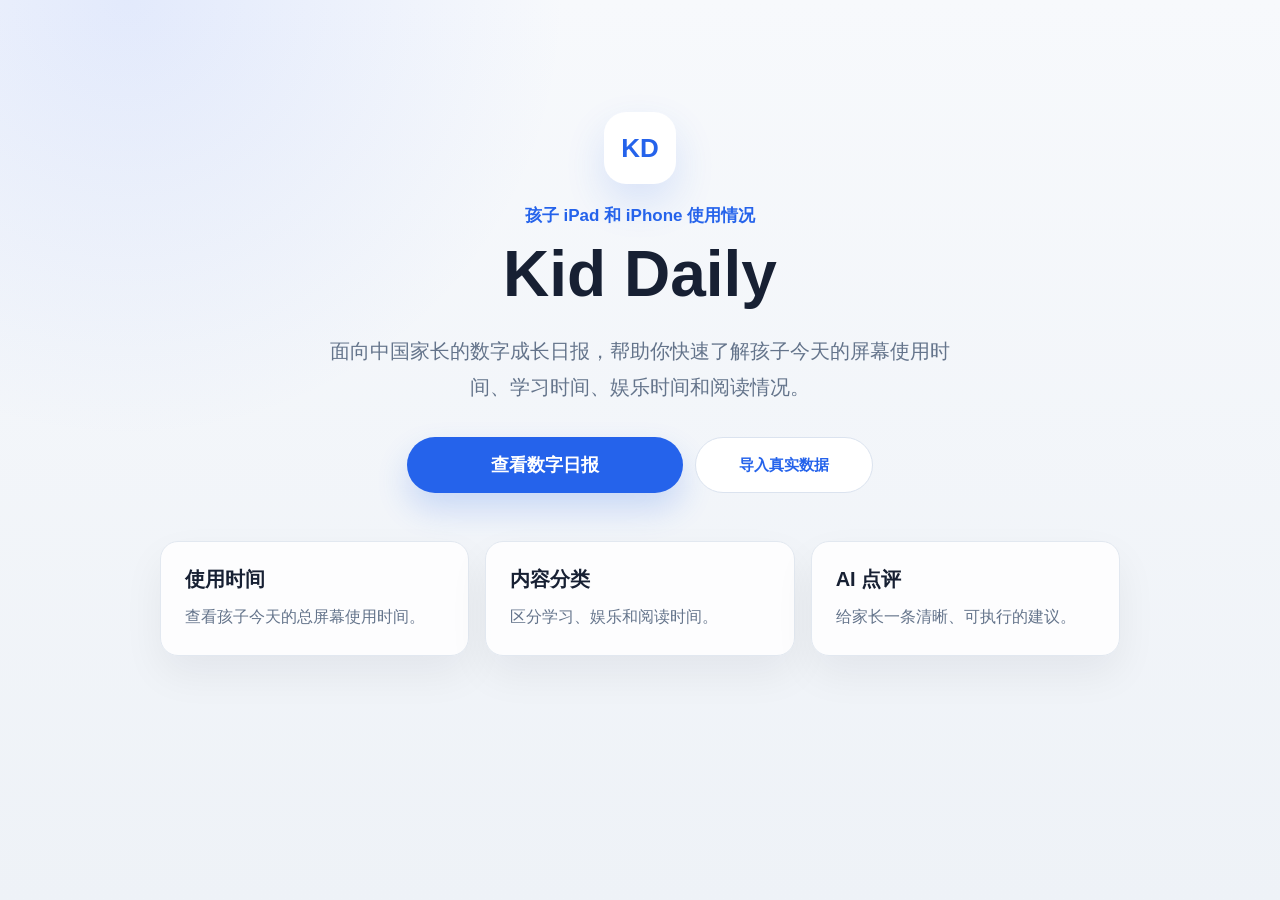
==== index.html @ edb4a501 "Initial Kid Daily project" ====
<!DOCTYPE html>
<html lang="zh-CN">
<head>
  <meta charset="UTF-8">
  <meta name="viewport" content="width=device-width, initial-scale=1.0">
  <title>Kid Daily</title>
  <link rel="stylesheet" href="style.css">
</head>
<body>
  <main class="home-page">
    <section class="hero">
      <div class="brand-badge">KD</div>
      <p class="tagline">孩子 iPad 和 iPhone 使用情况</p>
      <h1>Kid Daily</h1>
      <p class="hero-text">
        面向中国家长的数字成长日报，帮助你快速了解孩子今天的屏幕使用时间、学习时间、娱乐时间和阅读情况。
      </p>
      <div class="home-actions">
        <a class="primary-button" href="daily.html">查看数字日报</a>
        <a class="secondary-button" href="import.html">导入真实数据</a>
      </div>
    </section>

    <section class="feature-grid" aria-label="Kid Daily 功能">
      <article class="feature-card">
        <h2>使用时间</h2>
        <p>查看孩子今天的总屏幕使用时间。</p>
      </article>
      <article class="feature-card">
        <h2>内容分类</h2>
        <p>区分学习、娱乐和阅读时间。</p>
      </article>
      <article class="feature-card">
        <h2>AI 点评</h2>
        <p>给家长一条清晰、可执行的建议。</p>
      </article>
    </section>
  </main>
</body>
</html>
---- style.css ----
body {
  margin: 0;
  font-family: Arial, "Microsoft YaHei", sans-serif;
  color: #172033;
  background:
    radial-gradient(circle at 10% 0%, rgba(79, 124, 255, 0.12), transparent 30%),
    linear-gradient(180deg, #f7f9fc 0%, #eef2f7 100%);
}

a {
  color: inherit;
  text-decoration: none;
}

.home-page {
  min-height: 100vh;
  padding: 48px 20px;
  box-sizing: border-box;
}

.hero {
  max-width: 760px;
  margin: 0 auto;
  padding: 64px 0 48px;
  text-align: center;
}

.brand-badge {
  display: inline-flex;
  align-items: center;
  justify-content: center;
  width: 72px;
  height: 72px;
  margin-bottom: 20px;
  border-radius: 22px;
  background: #ffffff;
  color: #2563eb;
  box-shadow: 0 18px 40px rgba(37, 99, 235, 0.14);
  font-size: 26px;
  font-weight: 900;
}

.brand-badge.small {
  width: 52px;
  height: 52px;
  margin-bottom: 10px;
  border-radius: 16px;
  font-size: 19px;
}

.tagline {
  margin: 0 0 12px;
  color: #2563eb;
  font-size: 17px;
  font-weight: 800;
}

.hero h1 {
  margin: 0;
  font-size: 64px;
  line-height: 1.1;
}

.hero-text {
  max-width: 620px;
  margin: 24px auto 32px;
  color: #64748b;
  font-size: 20px;
  line-height: 1.8;
}

.primary-button,
.back-link,
.save-button,
.ai-button,
.secondary-button {
  display: inline-flex;
  align-items: center;
  justify-content: center;
  border: 0;
  border-radius: 999px;
  color: #ffffff;
  font-weight: 800;
  cursor: pointer;
  transition: transform 0.2s ease, box-shadow 0.2s ease;
}

.primary-button {
  min-width: 220px;
  padding: 16px 28px;
  background: #2563eb;
  font-size: 18px;
  box-shadow: 0 16px 32px rgba(37, 99, 235, 0.2);
}

.home-actions {
  display: flex;
  justify-content: center;
  gap: 12px;
}

.secondary-button {
  min-width: 140px;
  padding: 11px 18px;
  border: 1px solid #dbe3ef;
  background: #ffffff;
  color: #2563eb;
  font-size: 15px;
}

.primary-button:hover,
.back-link:hover,
.child-button:hover,
.save-button:hover,
.ai-button:hover,
.secondary-button:hover {
  transform: translateY(-2px);
}

.feature-grid {
  display: grid;
  grid-template-columns: repeat(3, minmax(0, 1fr));
  gap: 16px;
  max-width: 960px;
  margin: 0 auto;
}

.feature-card {
  padding: 24px;
  border: 1px solid #e2e8f0;
  border-radius: 18px;
  background: rgba(255, 255, 255, 0.86);
  box-shadow: 0 18px 42px rgba(15, 23, 42, 0.06);
}

.feature-card h2 {
  margin: 0 0 10px;
  font-size: 20px;
}

.feature-card p {
  margin: 0;
  color: #64748b;
  line-height: 1.7;
}

.daily-page {
  max-width: 1120px;
  margin: 0 auto;
  padding: 24px 20px 56px;
  box-sizing: border-box;
}

.page-header {
  text-align: center;
  margin-bottom: 20px;
}

.back-link {
  min-width: 144px;
  margin-bottom: 18px;
  padding: 11px 18px;
  background: #172033;
  font-size: 15px;
  box-shadow: 0 12px 26px rgba(15, 23, 42, 0.16);
}

.page-header h1 {
  margin: 0;
  font-size: 46px;
  line-height: 1.15;
}

.page-subtitle {
  margin: 10px 0 0;
  color: #64748b;
  font-size: 18px;
}

.child-switcher,
.save-panel {
  display: flex;
  align-items: center;
  justify-content: center;
  gap: 12px;
  margin-bottom: 14px;
}

.child-button {
  min-width: 116px;
  padding: 11px 18px;
  border: 1px solid #dbe3ef;
  border-radius: 999px;
  background: #ffffff;
  color: #2563eb;
  font-size: 16px;
  font-weight: 800;
  cursor: pointer;
  transition: transform 0.2s ease, background 0.2s ease, color 0.2s ease;
}

.child-button.active {
  background: #2563eb;
  color: #ffffff;
  box-shadow: 0 12px 24px rgba(37, 99, 235, 0.18);
}

.save-button {
  min-width: 128px;
  padding: 11px 18px;
  background: #10b981;
  font-size: 15px;
  box-shadow: 0 12px 24px rgba(16, 185, 129, 0.18);
}

.save-panel p {
  margin: 0;
  color: #64748b;
  font-size: 14px;
  font-weight: 700;
}

.daily-conclusion-card {
  display: grid;
  grid-template-columns: 64px 1fr 220px;
  align-items: center;
  gap: 20px;
  margin-bottom: 16px;
  padding: 24px;
  border: 1px solid #dbeafe;
  border-radius: 24px;
  background: linear-gradient(135deg, #ffffff 0%, #eef7ff 100%);
  box-shadow: 0 20px 46px rgba(15, 23, 42, 0.08);
}

.conclusion-icon {
  display: flex;
  align-items: center;
  justify-content: center;
  width: 56px;
  height: 56px;
  border-radius: 18px;
  background: #2563eb;
  color: #ffffff;
  font-size: 28px;
  font-weight: 900;
}

.daily-conclusion-card.good .conclusion-icon {
  background: #16a34a;
}

.daily-conclusion-card.notice .conclusion-icon {
  background: #f59e0b;
}

.daily-conclusion-card.warning .conclusion-icon {
  background: #ef4444;
}

.conclusion-copy h2 {
  margin: 0 0 8px;
  font-size: 28px;
}

.conclusion-copy p {
  margin: 0;
  color: #64748b;
  line-height: 1.7;
}

.conclusion-action {
  padding: 16px 18px;
  border-radius: 18px;
  background: rgba(255, 255, 255, 0.76);
}

.conclusion-action span {
  display: block;
  margin-bottom: 6px;
  color: #64748b;
  font-size: 13px;
  font-weight: 900;
}

.conclusion-action strong {
  color: #172033;
  font-size: 19px;
  line-height: 1.4;
}

.import-panel {
  display: grid;
  grid-template-columns: 1.15fr 0.85fr;
  gap: 16px;
}

.import-card {
  padding: 28px;
  border: 1px solid #e2e8f0;
  border-radius: 22px;
  background: rgba(255, 255, 255, 0.92);
  box-shadow: 0 18px 42px rgba(15, 23, 42, 0.07);
}

.import-card h2 {
  margin: 0 0 10px;
  font-size: 28px;
}

.import-card p {
  margin: 0 0 18px;
  color: #64748b;
  line-height: 1.7;
}

.field-label {
  display: block;
  margin: 18px 0 8px;
  color: #172033;
  font-size: 15px;
  font-weight: 800;
}

.text-input,
.csv-input {
  width: 100%;
  box-sizing: border-box;
  border: 1px solid #dbe3ef;
  border-radius: 16px;
  background: #f8fafc;
  color: #172033;
  font: inherit;
}

.text-input {
  padding: 13px 14px;
}

.file-input {
  width: 100%;
  color: #475569;
  font: inherit;
}

.csv-input {
  min-height: 210px;
  padding: 16px;
  line-height: 1.7;
  resize: vertical;
}

.import-actions {
  display: flex;
  flex-wrap: wrap;
  gap: 12px;
  margin-top: 18px;
}

.preview-list {
  display: grid;
  gap: 12px;
  margin-top: 18px;
}

.preview-list div {
  padding: 14px 16px;
  border-radius: 16px;
  background: #f8fafc;
}

.preview-list span {
  display: block;
  margin-bottom: 6px;
  color: #64748b;
  font-size: 13px;
  font-weight: 800;
}

.preview-list strong {
  color: #172033;
  line-height: 1.6;
}

.overview-panel {
  display: grid;
  grid-template-columns: 1.2fr 1fr;
  gap: 16px;
  margin-bottom: 16px;
}

.score-card,
.trend-card,
.report-summary div,
.report-card,
.ai-comment-box {
  border: 1px solid #e2e8f0;
  border-radius: 22px;
  background: rgba(255, 255, 255, 0.92);
  box-shadow: 0 18px 42px rgba(15, 23, 42, 0.07);
}

.score-card {
  display: flex;
  align-items: center;
  gap: 26px;
  padding: 24px;
}

.score-ring {
  display: flex;
  align-items: center;
  justify-content: center;
  flex-direction: column;
  width: 142px;
  height: 142px;
  border-radius: 50%;
  background:
    radial-gradient(circle at center, #ffffff 58%, transparent 60%),
    conic-gradient(#22c55e 0 var(--score-percent, 0%), #e2e8f0 var(--score-percent, 0%) 100%);
}

.score-ring strong {
  font-size: 32px;
  line-height: 1;
}

.score-ring span {
  margin-top: 8px;
  color: #64748b;
  font-size: 13px;
  font-weight: 800;
}

.score-copy h2,
.trend-card h2 {
  margin: 0 0 10px;
  font-size: 30px;
}

.score-copy p {
  max-width: 420px;
  margin: 0;
  color: #64748b;
  line-height: 1.7;
}

.trend-card {
  padding: 24px;
}

.trend-list {
  display: grid;
  gap: 12px;
  margin-top: 18px;
}

.trend-list div {
  display: flex;
  align-items: center;
  justify-content: space-between;
  padding: 14px 16px;
  border-radius: 16px;
  background: #f8fafc;
}

.trend-list span {
  color: #475569;
  font-weight: 800;
}

.trend-list strong {
  font-size: 22px;
}

.trend-up {
  color: #16a34a;
}

.trend-down {
  color: #2563eb;
}

.weekly-panel {
  display: grid;
  grid-template-columns: 1.4fr 0.8fr;
  gap: 16px;
  margin-bottom: 16px;
}

.weekly-chart-card,
.weekly-summary-card {
  padding: 28px;
  border: 1px solid #e2e8f0;
  border-radius: 22px;
  background: rgba(255, 255, 255, 0.92);
  box-shadow: 0 18px 42px rgba(15, 23, 42, 0.07);
}

.weekly-chart-card h2,
.weekly-summary-card h2 {
  margin: 0 0 16px;
  font-size: 26px;
}

.weekly-chart {
  display: grid;
  grid-template-columns: repeat(7, minmax(0, 1fr));
  align-items: end;
  gap: 12px;
  min-height: 220px;
}

.weekly-bar {
  display: grid;
  grid-template-rows: auto 1fr auto;
  gap: 8px;
  height: 210px;
  text-align: center;
}

.weekly-bar strong {
  color: #172033;
  font-size: 15px;
}

.bar-track {
  position: relative;
  display: flex;
  align-items: end;
  justify-content: center;
  border-radius: 999px;
  background: #eef2f7;
  overflow: hidden;
}

.bar-fill {
  display: block;
  width: 100%;
  border-radius: 999px;
  background: linear-gradient(180deg, #22c55e 0%, #2563eb 100%);
}

.weekly-bar em {
  color: #64748b;
  font-size: 13px;
  font-style: normal;
  font-weight: 800;
}

.weekly-summary-card p {
  margin: 0;
  color: #64748b;
  line-height: 1.8;
}

.weekly-stats-card {
  margin-bottom: 16px;
  padding: 28px;
  border: 1px solid #e2e8f0;
  border-radius: 22px;
  background: rgba(255, 255, 255, 0.92);
  box-shadow: 0 18px 42px rgba(15, 23, 42, 0.07);
}

.weekly-stats-card h2 {
  margin: 0 0 18px;
  font-size: 26px;
}

.weekly-stats-grid {
  display: grid;
  grid-template-columns: repeat(3, minmax(0, 1fr));
  gap: 12px;
}

.weekly-stat-item {
  padding: 18px;
  border-radius: 18px;
  background: linear-gradient(135deg, #f8fafc 0%, #eef4ff 100%);
}

.weekly-stat-item span {
  display: block;
  margin-bottom: 8px;
  color: #64748b;
  font-size: 13px;
  font-weight: 900;
}

.weekly-stat-item strong {
  color: #172033;
  font-size: 22px;
}

.usage-breakdown-card {
  display: grid;
  grid-template-columns: 0.8fr 1.2fr;
  gap: 26px;
  align-items: center;
  margin-bottom: 16px;
  padding: 28px;
  border: 1px solid #e2e8f0;
  border-radius: 22px;
  background: rgba(255, 255, 255, 0.92);
  box-shadow: 0 18px 42px rgba(15, 23, 42, 0.07);
}

.usage-chart {
  display: flex;
  justify-content: center;
}

.usage-donut {
  display: flex;
  align-items: center;
  justify-content: center;
  flex-direction: column;
  width: 180px;
  height: 180px;
  border-radius: 50%;
  background:
    radial-gradient(circle at center, #ffffff 57%, transparent 59%),
    conic-gradient(
      #2563eb 0 var(--learning-percent, 0%),
      #f97316 var(--learning-percent, 0%) var(--entertainment-percent, 0%),
      #22c55e var(--entertainment-percent, 0%) 100%
    );
}

.usage-donut strong {
  font-size: 26px;
}

.usage-donut span {
  margin-top: 8px;
  color: #64748b;
  font-size: 13px;
  font-weight: 800;
}

.usage-copy h2 {
  margin: 0 0 18px;
  font-size: 28px;
}

.usage-list {
  display: grid;
  gap: 16px;
}

.usage-list div {
  display: grid;
  grid-template-columns: 70px 56px 1fr;
  align-items: center;
  gap: 12px;
}

.usage-list span,
.usage-list strong {
  font-weight: 900;
}

.usage-list strong {
  text-align: right;
}

.usage-list em {
  display: block;
  height: 12px;
  border-radius: 999px;
  background: #eef2f7;
  overflow: hidden;
}

.usage-list i {
  display: block;
  height: 100%;
  border-radius: 999px;
}

#learning-bar {
  background: #2563eb;
}

#entertainment-bar {
  background: #f97316;
}

#reading-bar {
  background: #22c55e;
}

.risk-card {
  margin-bottom: 16px;
  padding: 28px;
  border: 1px solid #e2e8f0;
  border-radius: 22px;
  background: rgba(255, 255, 255, 0.92);
  box-shadow: 0 18px 42px rgba(15, 23, 42, 0.07);
}

.risk-card h2 {
  margin: 0 0 16px;
  font-size: 26px;
}

.risk-list {
  display: grid;
  grid-template-columns: repeat(2, minmax(0, 1fr));
  gap: 12px;
}

.risk-item {
  padding: 16px;
  border-radius: 18px;
  border: 1px solid #e2e8f0;
  background: #f8fafc;
}

.risk-item strong {
  display: block;
  margin-bottom: 8px;
  color: #172033;
  font-size: 17px;
}

.risk-item p {
  margin: 0;
  color: #64748b;
  line-height: 1.7;
}

.risk-item.good {
  border-color: #bbf7d0;
  background: #f0fdf4;
}

.risk-item.medium {
  border-color: #fed7aa;
  background: #fff7ed;
}

.risk-item.high {
  border-color: #fecaca;
  background: #fff1f2;
}

.report-summary {
  display: grid;
  grid-template-columns: repeat(3, minmax(0, 1fr));
  gap: 16px;
  margin-bottom: 16px;
}

.report-summary div {
  padding: 18px 20px;
}

.label {
  display: block;
  margin-bottom: 8px;
  color: #2563eb;
  font-size: 14px;
  font-weight: 900;
  letter-spacing: 0.04em;
}

.report-summary strong {
  font-size: 24px;
}

.report-grid {
  display: grid;
  grid-template-columns: repeat(2, minmax(0, 1fr));
  gap: 16px;
  margin-bottom: 16px;
}

.report-card,
.ai-comment-box {
  padding: 24px;
}

.report-card h2,
.ai-comment-box h2 {
  margin: 0 0 10px;
  font-size: 26px;
}

.report-card p,
.ai-comment-box p {
  margin: 0;
  color: #64748b;
  line-height: 1.8;
}

.app-list {
  display: grid;
  gap: 10px;
  margin: 14px 0 0;
  padding: 0;
  list-style: none;
}

.app-list li {
  padding: 11px 14px;
  border-radius: 999px;
  background: #f1f5f9;
  color: #172033;
  font-size: 16px;
  font-weight: 800;
}

.app-detail-card {
  margin-bottom: 16px;
  padding: 26px;
  border: 1px solid #e2e8f0;
  border-radius: 22px;
  background: rgba(255, 255, 255, 0.92);
  box-shadow: 0 18px 42px rgba(15, 23, 42, 0.07);
}

.app-detail-card h2 {
  margin: 0 0 18px;
  font-size: 26px;
}

.app-detail-list {
  display: grid;
  gap: 12px;
}

.app-detail-item {
  display: flex;
  align-items: center;
  justify-content: space-between;
  gap: 16px;
  padding: 16px 18px;
  border: 1px solid #e2e8f0;
  border-radius: 18px;
  background: linear-gradient(135deg, #ffffff 0%, #f8fafc 100%);
}

.app-detail-item strong {
  display: block;
  margin-bottom: 5px;
  color: #172033;
  font-size: 18px;
}

.app-detail-item .app-category,
.app-detail-item .app-time {
  display: inline-flex;
  margin-right: 8px;
  padding: 4px 10px;
  border-radius: 999px;
  background: #eef4ff;
  color: #2563eb;
  font-size: 13px;
  font-weight: 900;
}

.app-detail-item .app-time {
  background: #f1f5f9;
  color: #475569;
}

.app-detail-item em {
  flex: 0 0 auto;
  color: #172033;
  font-size: 20px;
  font-style: normal;
  font-weight: 900;
}

.app-pie-card {
  display: grid;
  grid-template-columns: 260px 1fr;
  align-items: center;
  gap: 28px;
  margin-bottom: 16px;
  padding: 28px;
  border: 1px solid #dbeafe;
  border-radius: 22px;
  background: rgba(255, 255, 255, 0.94);
  box-shadow: 0 18px 42px rgba(15, 23, 42, 0.07);
}

.app-pie-chart {
  display: flex;
  align-items: center;
  justify-content: center;
  flex-direction: column;
  width: 220px;
  height: 220px;
  justify-self: center;
  border-radius: 50%;
  background:
    radial-gradient(circle at center, #ffffff 56%, transparent 58%),
    conic-gradient(#2563eb 0 58%, #22c55e 58% 87%, #f97316 87% 100%);
}

.app-pie-chart strong {
  color: #172033;
  font-size: 25px;
  line-height: 1;
}

.app-pie-chart span {
  margin-top: 8px;
  color: #64748b;
  font-size: 13px;
  font-weight: 900;
}

.app-pie-copy h2 {
  margin: 0 0 18px;
  font-size: 26px;
}

.app-pie-legend {
  display: grid;
  gap: 12px;
}

.app-pie-legend-item {
  display: grid;
  grid-template-columns: 14px 1fr auto;
  align-items: center;
  gap: 12px;
  padding: 13px 14px;
  border-radius: 16px;
  background: #f8fafc;
}

.app-pie-legend-item span {
  width: 14px;
  height: 14px;
  border-radius: 50%;
}

.app-pie-legend-item strong {
  color: #172033;
  font-size: 16px;
}

.app-pie-legend-item em {
  color: #475569;
  font-style: normal;
  font-weight: 900;
}

.app-timeline-card {
  margin-bottom: 16px;
  padding: 26px;
  border: 1px solid #dbeafe;
  border-radius: 22px;
  background: linear-gradient(135deg, #ffffff 0%, #f6f9ff 100%);
  box-shadow: 0 18px 42px rgba(15, 23, 42, 0.07);
}

.app-timeline-card h2 {
  margin: 0 0 18px;
  font-size: 26px;
}

.timeline-axis {
  display: grid;
  grid-template-columns: repeat(4, 1fr);
  margin: 0 92px 10px 180px;
  color: #94a3b8;
  font-size: 12px;
  font-weight: 900;
}

.timeline-axis span:last-child {
  text-align: right;
}

.app-timeline-list {
  display: grid;
  gap: 14px;
}

.timeline-item {
  display: grid;
  grid-template-columns: 160px 1fr 72px;
  align-items: center;
  gap: 18px;
}

.timeline-name strong {
  display: block;
  color: #172033;
  font-size: 16px;
}

.timeline-name span {
  display: block;
  margin-top: 4px;
  color: #64748b;
  font-size: 13px;
  font-weight: 800;
}

.timeline-track {
  position: relative;
  height: 18px;
  border-radius: 999px;
  background:
    linear-gradient(90deg, transparent 0 24%, rgba(148, 163, 184, 0.25) 24% 25%, transparent 25% 49%, rgba(148, 163, 184, 0.25) 49% 50%, transparent 50% 74%, rgba(148, 163, 184, 0.25) 74% 75%, transparent 75% 100%),
    #eef2f7;
  overflow: hidden;
}

.timeline-track i {
  position: absolute;
  top: 0;
  bottom: 0;
  display: block;
  border-radius: 999px;
  background: linear-gradient(90deg, #22c55e 0%, #2563eb 100%);
  box-shadow: 0 8px 18px rgba(37, 99, 235, 0.22);
}

.timeline-item em {
  color: #172033;
  font-style: normal;
  font-weight: 900;
  text-align: right;
}

.ai-comment-box {
  border-color: #c7d2fe;
  background: linear-gradient(135deg, #ffffff 0%, #eef4ff 100%);
}

.ai-button {
  margin-top: 20px;
  padding: 12px 20px;
  background: #7c3aed;
  font-size: 16px;
  box-shadow: 0 12px 24px rgba(124, 58, 237, 0.18);
}

.ai-status {
  margin-top: 12px;
  color: #64748b;
  font-size: 14px;
  font-weight: 700;
}

@media (max-width: 720px) {
  .home-page {
    padding: 28px 16px;
  }

  .hero {
    padding: 48px 0 32px;
    text-align: left;
  }

  .hero h1 {
    font-size: 42px;
  }

  .hero-text {
    font-size: 17px;
  }

  .feature-grid,
  .overview-panel,
  .daily-conclusion-card,
  .import-panel,
  .weekly-panel,
  .usage-breakdown-card,
  .app-pie-card,
  .risk-list,
  .report-summary,
  .report-grid,
  .weekly-stats-grid {
    grid-template-columns: 1fr;
  }

  .daily-page {
    padding: 28px 16px 40px;
  }

  .page-header h1 {
    font-size: 36px;
  }

  .child-switcher,
  .home-actions,
  .save-panel {
    align-items: stretch;
    flex-direction: column;
    text-align: center;
  }

  .score-card {
    align-items: flex-start;
    flex-direction: column;
  }

  .daily-conclusion-card {
    gap: 14px;
  }

  .usage-list div {
    grid-template-columns: 64px 52px 1fr;
  }

  .app-detail-item {
    align-items: flex-start;
    flex-direction: column;
  }

  .app-pie-chart {
    width: 190px;
    height: 190px;
  }

  .app-pie-legend-item {
    grid-template-columns: 14px 1fr;
  }

  .app-pie-legend-item em {
    grid-column: 2;
  }

  .timeline-axis {
    margin: 0 0 10px;
  }

  .timeline-item {
    grid-template-columns: 1fr;
    gap: 8px;
  }

  .timeline-item em {
    text-align: left;
  }

}

@media print {
  body {
    background: #ffffff;
  }

  .daily-page {
    max-width: none;
    padding: 0;
  }

  .save-panel,
  .child-switcher,
  .back-link,
  .ai-button,
  .ai-status {
    display: none;
  }

  .page-header {
    margin-bottom: 18px;
  }

  .page-header h1 {
    font-size: 34px;
  }

  .daily-conclusion-card,
  .score-card,
  .trend-card,
  .weekly-chart-card,
  .weekly-summary-card,
  .usage-breakdown-card,
  .risk-card,
  .report-summary div,
  .report-card,
  .app-detail-card,
  .app-pie-card,
  .app-timeline-card,
  .ai-comment-box {
    box-shadow: none;
    break-inside: avoid;
  }
}
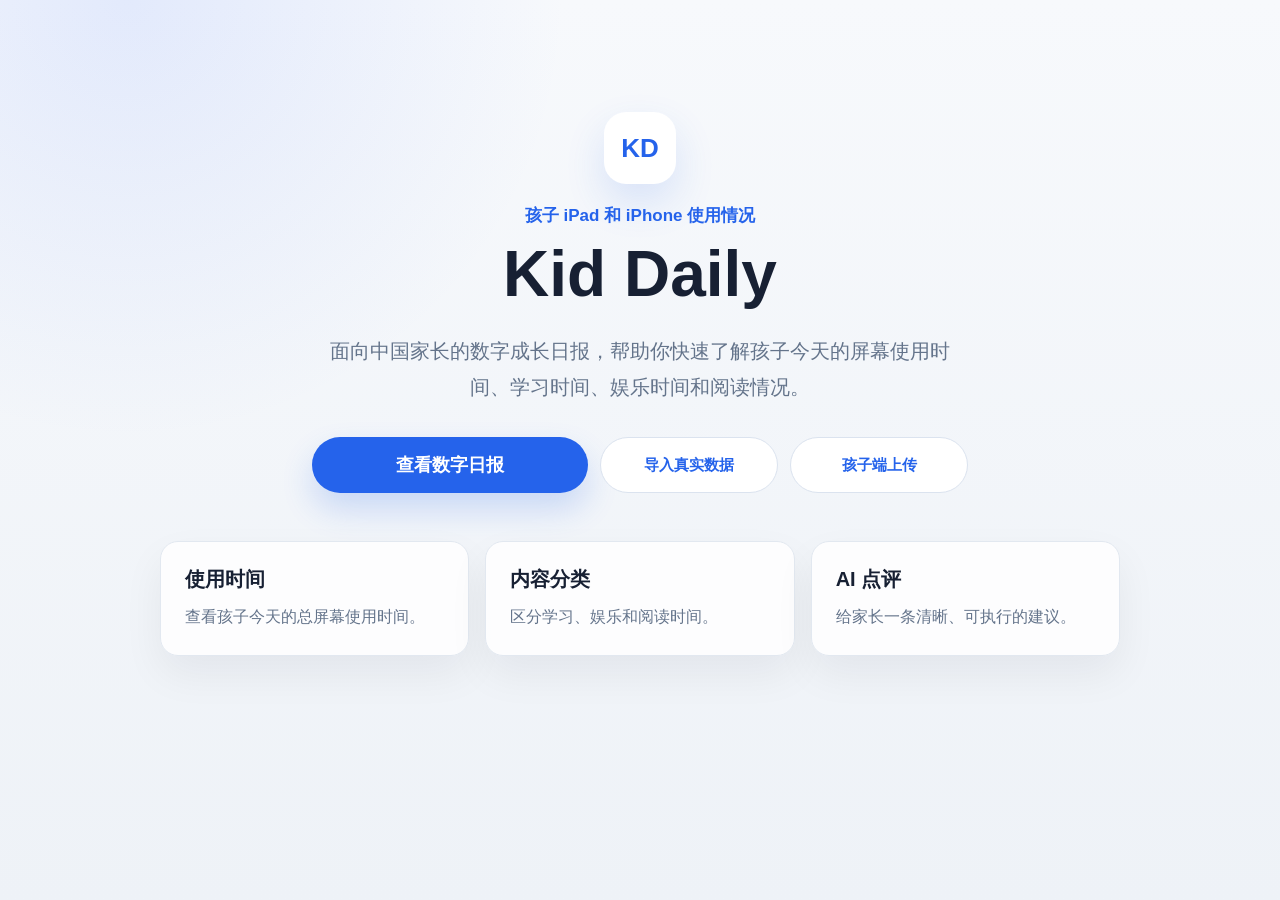
==== commit ba72053a: "Add mobile child upload client" ====
--- a/index.html
+++ b/index.html
@@ -3,7 +3,11 @@
 <head>
   <meta charset="UTF-8">
   <meta name="viewport" content="width=device-width, initial-scale=1.0">
+  <meta name="theme-color" content="#2563eb">
   <title>Kid Daily</title>
+  <link rel="manifest" href="manifest.json">
+  <link rel="icon" href="icon.svg" type="image/svg+xml">
+  <link rel="apple-touch-icon" href="icon.svg">
   <link rel="stylesheet" href="style.css">
 </head>
 <body>
@@ -18,6 +22,7 @@
       <div class="home-actions">
         <a class="primary-button" href="daily.html">查看数字日报</a>
         <a class="secondary-button" href="import.html">导入真实数据</a>
+        <a class="secondary-button" href="child.html">孩子端上传</a>
       </div>
     </section>
 
@@ -36,5 +41,6 @@
       </article>
     </section>
   </main>
+  <script src="pwa.js"></script>
 </body>
 </html>
--- a/style.css
+++ b/style.css
@@ -178,12 +178,90 @@
 }
 
 .child-switcher,
+.add-child-panel,
 .save-panel {
   display: flex;
   align-items: center;
   justify-content: center;
   gap: 12px;
   margin-bottom: 14px;
+}
+
+.auth-panel {
+  display: grid;
+  grid-template-columns: 1fr 1.2fr;
+  align-items: center;
+  gap: 18px;
+  margin-bottom: 16px;
+  padding: 24px;
+  border: 1px solid #dbeafe;
+  border-radius: 24px;
+  background: rgba(255, 255, 255, 0.94);
+  box-shadow: 0 18px 42px rgba(15, 23, 42, 0.07);
+}
+
+.auth-copy h2 {
+  margin: 0 0 8px;
+  font-size: 25px;
+}
+
+.auth-copy p {
+  margin: 0;
+  color: #64748b;
+  line-height: 1.7;
+}
+
+.auth-form {
+  display: grid;
+  grid-template-columns: 1fr 1fr auto auto;
+  gap: 10px;
+}
+
+.auth-input {
+  width: 100%;
+  box-sizing: border-box;
+  padding: 12px 14px;
+  border: 1px solid #dbe3ef;
+  border-radius: 999px;
+  background: #f8fafc;
+  color: #172033;
+  font: inherit;
+  font-weight: 700;
+}
+
+.auth-input:focus {
+  outline: 2px solid rgba(37, 99, 235, 0.18);
+  border-color: #2563eb;
+}
+
+.auth-user {
+  display: none;
+  grid-template-columns: 1fr auto;
+  align-items: center;
+  gap: 8px 12px;
+  justify-self: end;
+  padding: 14px 16px;
+  border-radius: 18px;
+  background: #f8fafc;
+}
+
+.auth-user span {
+  color: #64748b;
+  font-size: 13px;
+  font-weight: 900;
+}
+
+.auth-user strong {
+  color: #172033;
+  font-size: 16px;
+}
+
+.auth-user button {
+  grid-row: span 2;
+}
+
+.app-content.locked {
+  display: none;
 }
 
 .child-button {
@@ -205,6 +283,27 @@
   box-shadow: 0 12px 24px rgba(37, 99, 235, 0.18);
 }
 
+.add-child-panel {
+  margin-bottom: 14px;
+}
+
+.child-name-input {
+  width: min(260px, 100%);
+  box-sizing: border-box;
+  padding: 12px 16px;
+  border: 1px solid #dbe3ef;
+  border-radius: 999px;
+  background: #ffffff;
+  color: #172033;
+  font: inherit;
+  font-weight: 700;
+}
+
+.child-name-input:focus {
+  outline: 2px solid rgba(37, 99, 235, 0.18);
+  border-color: #2563eb;
+}
+
 .save-button {
   min-width: 128px;
   padding: 11px 18px;
@@ -218,6 +317,40 @@
   color: #64748b;
   font-size: 14px;
   font-weight: 700;
+}
+
+.reminder-panel {
+  display: grid;
+  grid-template-columns: 1fr auto auto;
+  align-items: center;
+  gap: 12px;
+  margin-bottom: 16px;
+  padding: 18px 20px;
+  border: 1px solid #dbeafe;
+  border-radius: 22px;
+  background: rgba(255, 255, 255, 0.92);
+  box-shadow: 0 14px 32px rgba(15, 23, 42, 0.06);
+}
+
+.reminder-panel strong {
+  display: block;
+  color: #172033;
+  font-size: 18px;
+}
+
+.reminder-input {
+  padding: 11px 14px;
+  border: 1px solid #dbe3ef;
+  border-radius: 999px;
+  background: #f8fafc;
+  color: #172033;
+  font: inherit;
+  font-weight: 900;
+}
+
+.reminder-input:focus {
+  outline: 2px solid rgba(37, 99, 235, 0.18);
+  border-color: #2563eb;
 }
 
 .daily-conclusion-card {
@@ -1051,6 +1184,116 @@
   font-weight: 700;
 }
 
+.child-app-page {
+  max-width: 720px;
+  margin: 0 auto;
+  padding: 24px 18px 48px;
+  box-sizing: border-box;
+}
+
+.child-hero {
+  margin-bottom: 18px;
+  text-align: center;
+}
+
+.child-hero h1 {
+  margin: 0;
+  font-size: 38px;
+  line-height: 1.16;
+}
+
+.child-hero p {
+  margin: 12px auto 0;
+  max-width: 560px;
+  color: #64748b;
+  font-size: 17px;
+  line-height: 1.7;
+}
+
+.child-auth-card,
+.child-upload-card,
+.child-preview-card {
+  margin-bottom: 16px;
+  padding: 24px;
+  border: 1px solid #dbeafe;
+  border-radius: 24px;
+  background: rgba(255, 255, 255, 0.94);
+  box-shadow: 0 18px 42px rgba(15, 23, 42, 0.07);
+}
+
+.child-auth-card h2,
+.child-upload-card h2,
+.child-preview-card h2 {
+  margin: 6px 0 10px;
+  font-size: 25px;
+}
+
+.child-auth-card p,
+.child-preview-card p {
+  margin: 0;
+  color: #64748b;
+  line-height: 1.7;
+}
+
+.child-auth-form {
+  display: grid;
+  grid-template-columns: 1fr 1fr auto;
+  gap: 10px;
+  margin-top: 16px;
+}
+
+.child-auth-user {
+  display: none;
+  grid-template-columns: 1fr auto;
+  align-items: center;
+  gap: 8px 12px;
+  margin-top: 16px;
+  padding: 14px 16px;
+  border-radius: 18px;
+  background: #f8fafc;
+}
+
+.child-auth-user span {
+  color: #64748b;
+  font-size: 13px;
+  font-weight: 900;
+}
+
+.child-auth-user button {
+  grid-row: span 2;
+}
+
+.child-upload-card.locked {
+  opacity: 0.52;
+  pointer-events: none;
+}
+
+.child-section-heading {
+  margin-bottom: 16px;
+}
+
+.mobile-app-list {
+  display: grid;
+  gap: 12px;
+  margin-top: 12px;
+}
+
+.mobile-app-row {
+  display: grid;
+  grid-template-columns: 1.4fr 0.7fr 0.9fr;
+  gap: 10px;
+  padding: 12px;
+  border: 1px solid #e2e8f0;
+  border-radius: 20px;
+  background: #f8fafc;
+}
+
+.child-actions {
+  display: flex;
+  gap: 12px;
+  margin-top: 18px;
+}
+
 @media (max-width: 720px) {
   .home-page {
     padding: 28px 16px;
@@ -1071,6 +1314,8 @@
 
   .feature-grid,
   .overview-panel,
+  .auth-panel,
+  .reminder-panel,
   .daily-conclusion-card,
   .import-panel,
   .weekly-panel,
@@ -1092,6 +1337,7 @@
   }
 
   .child-switcher,
+  .add-child-panel,
   .home-actions,
   .save-panel {
     align-items: stretch;
@@ -1104,6 +1350,12 @@
     flex-direction: column;
   }
 
+  .auth-form,
+  .auth-user {
+    grid-template-columns: 1fr;
+    justify-self: stretch;
+  }
+
   .daily-conclusion-card {
     gap: 14px;
   }
@@ -1141,6 +1393,40 @@
 
   .timeline-item em {
     text-align: left;
+  }
+
+  .child-app-page {
+    padding: 22px 14px 36px;
+  }
+
+  .child-hero {
+    text-align: left;
+  }
+
+  .child-hero h1 {
+    font-size: 34px;
+  }
+
+  .child-auth-card,
+  .child-upload-card,
+  .child-preview-card {
+    padding: 20px;
+    border-radius: 22px;
+  }
+
+  .child-auth-form,
+  .child-auth-user,
+  .mobile-app-row {
+    grid-template-columns: 1fr;
+  }
+
+  .child-actions {
+    flex-direction: column;
+  }
+
+  .child-actions .primary-button,
+  .child-actions .secondary-button {
+    width: 100%;
   }
 
 }
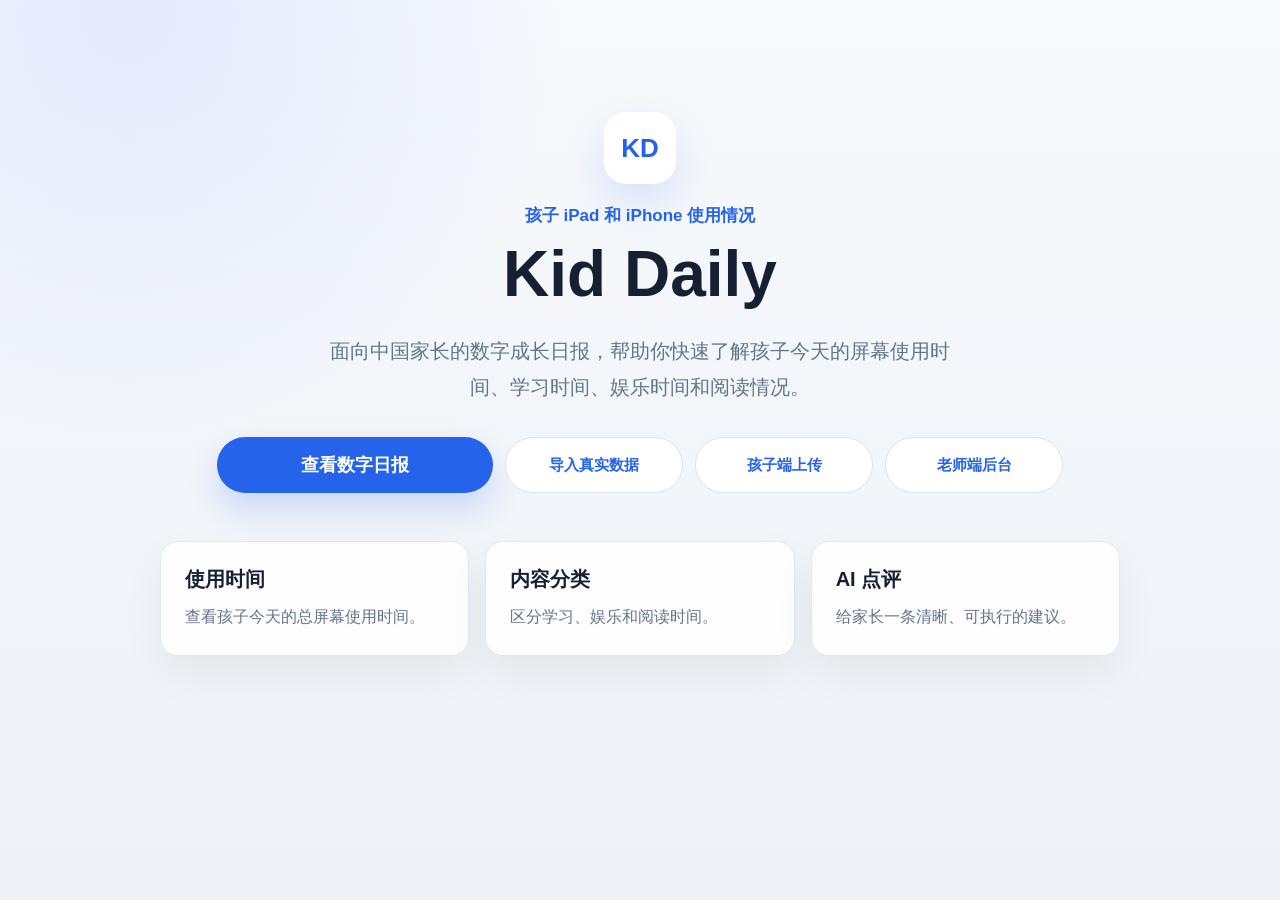
==== commit 5534700f: "Add teacher assignment management portal" ====
--- a/index.html
+++ b/index.html
@@ -23,6 +23,7 @@
         <a class="primary-button" href="daily.html">查看数字日报</a>
         <a class="secondary-button" href="import.html">导入真实数据</a>
         <a class="secondary-button" href="child.html">孩子端上传</a>
+        <a class="secondary-button" href="teacher.html">老师端后台</a>
       </div>
     </section>
 
--- a/style.css
+++ b/style.css
@@ -317,6 +317,255 @@
   color: #64748b;
   font-size: 14px;
   font-weight: 700;
+}
+
+.remote-sync-panel {
+  display: grid;
+  grid-template-columns: 1.2fr auto auto;
+  align-items: center;
+  gap: 16px;
+  margin-bottom: 16px;
+  padding: 18px;
+  border: 1px solid #dbeafe;
+  border-radius: 24px;
+  background: linear-gradient(135deg, rgba(239, 246, 255, 0.96), rgba(240, 253, 244, 0.94));
+  box-shadow: 0 18px 38px rgba(37, 99, 235, 0.08);
+}
+
+.remote-sync-panel h2,
+.remote-sync-panel p {
+  margin: 0;
+}
+
+.remote-sync-panel p {
+  margin-top: 6px;
+  color: #64748b;
+  font-size: 14px;
+  line-height: 1.5;
+}
+
+.remote-sync-actions {
+  display: flex;
+  flex-wrap: wrap;
+  gap: 10px;
+  justify-content: flex-end;
+}
+
+.pairing-code-box {
+  min-width: 150px;
+  padding: 14px 16px;
+  border: 1px solid #bfdbfe;
+  border-radius: 18px;
+  background: #ffffff;
+  text-align: center;
+}
+
+.pairing-code-box span,
+.pairing-code-box em {
+  display: block;
+  color: #64748b;
+  font-size: 12px;
+  font-style: normal;
+}
+
+.pairing-code-box strong {
+  display: block;
+  margin: 4px 0;
+  color: #1d4ed8;
+  font-size: 28px;
+  letter-spacing: 0.16em;
+}
+
+.remote-settings-panel {
+  display: grid;
+  gap: 14px;
+  margin-bottom: 16px;
+  padding: 18px;
+  border: 1px solid #dcfce7;
+  border-radius: 24px;
+  background: rgba(255, 255, 255, 0.94);
+  box-shadow: 0 18px 38px rgba(22, 163, 74, 0.08);
+}
+
+.remote-settings-panel h2,
+.remote-settings-panel p {
+  margin: 0;
+}
+
+.remote-settings-panel p {
+  color: #64748b;
+  font-size: 14px;
+  line-height: 1.5;
+}
+
+.remote-settings-grid {
+  display: grid;
+  grid-template-columns: repeat(4, minmax(0, 1fr));
+  gap: 10px;
+}
+
+.remote-settings-grid label {
+  display: grid;
+  gap: 6px;
+  color: #475569;
+  font-size: 13px;
+  font-weight: 900;
+}
+
+.word-settings-grid {
+  grid-template-columns: repeat(2, minmax(0, 1fr));
+}
+
+.remote-word-textarea {
+  width: 100%;
+  min-height: 86px;
+  resize: vertical;
+}
+
+.remote-ai-note {
+  padding: 10px 12px;
+  border-radius: 14px;
+  background: #f8fafc;
+}
+
+.teacher-page {
+  width: min(1180px, 100%);
+  margin: 0 auto;
+  padding: 28px 20px 56px;
+}
+
+.teacher-content.locked {
+  display: none;
+}
+
+.teacher-grid {
+  display: grid;
+  grid-template-columns: repeat(2, minmax(0, 1fr));
+  gap: 16px;
+  margin-bottom: 16px;
+}
+
+.teacher-card {
+  display: grid;
+  gap: 14px;
+  margin-bottom: 16px;
+  padding: 18px;
+  border: 1px solid #dbeafe;
+  border-radius: 24px;
+  background: rgba(255, 255, 255, 0.94);
+  box-shadow: 0 18px 38px rgba(37, 99, 235, 0.08);
+}
+
+.teacher-card h2,
+.teacher-card p {
+  margin: 0;
+}
+
+.teacher-card p {
+  color: #64748b;
+  font-size: 14px;
+  line-height: 1.5;
+}
+
+.teacher-section-header {
+  display: flex;
+  align-items: start;
+  justify-content: space-between;
+  gap: 14px;
+}
+
+.compact-select {
+  max-width: 320px;
+}
+
+.teacher-assignment-form {
+  display: grid;
+  grid-template-columns: 1.2fr 0.8fr 1fr;
+  gap: 10px;
+}
+
+.teacher-assignment-form label {
+  display: grid;
+  gap: 6px;
+  color: #475569;
+  font-size: 13px;
+  font-weight: 900;
+}
+
+.check-row {
+  display: inline-flex;
+  align-items: center;
+  gap: 8px;
+  color: #334155;
+  font-weight: 900;
+}
+
+.teacher-list {
+  display: grid;
+  gap: 12px;
+}
+
+.teacher-list-item {
+  display: grid;
+  grid-template-columns: 1fr auto;
+  gap: 14px;
+  align-items: center;
+  padding: 14px;
+  border: 1px solid #e2e8f0;
+  border-radius: 18px;
+  background: #f8fafc;
+}
+
+.teacher-list-item strong {
+  display: block;
+  color: #172033;
+  font-size: 18px;
+}
+
+.teacher-code,
+.assignment-meta {
+  display: grid;
+  gap: 5px;
+  justify-items: end;
+  color: #64748b;
+  font-size: 12px;
+  font-weight: 800;
+}
+
+.teacher-code b {
+  color: #1d4ed8;
+  font-size: 20px;
+  letter-spacing: 0.12em;
+}
+
+.assignment-type {
+  display: inline-flex;
+  width: fit-content;
+  margin-bottom: 6px;
+  padding: 5px 9px;
+  border-radius: 999px;
+  background: #dbeafe;
+  color: #1d4ed8;
+  font-size: 12px;
+  font-weight: 900;
+}
+
+.assignment-item a {
+  color: #2563eb;
+  font-weight: 900;
+}
+
+.empty-list {
+  padding: 14px;
+  border-radius: 16px;
+  background: #f8fafc;
+}
+
+#remote-settings-status {
+  margin: 0;
+  color: #64748b;
+  font-size: 14px;
+  font-weight: 800;
 }
 
 .reminder-panel {
@@ -1187,7 +1436,7 @@
 .child-app-page {
   max-width: 720px;
   margin: 0 auto;
-  padding: 24px 18px 48px;
+  padding: 24px 18px 116px;
   box-sizing: border-box;
 }
 
@@ -1276,6 +1525,13 @@
   display: grid;
   gap: 12px;
   margin-top: 12px;
+}
+
+.child-helper-text {
+  margin: 8px 0 16px;
+  color: #64748b;
+  font-size: 13px;
+  font-weight: 800;
 }
 
 .mobile-app-row {
@@ -1294,6 +1550,93 @@
   margin-top: 18px;
 }
 
+.child-success-card {
+  display: none;
+  margin-bottom: 16px;
+  padding: 24px;
+  border: 1px solid #bbf7d0;
+  border-radius: 24px;
+  background: linear-gradient(135deg, #ffffff 0%, #ecfdf5 100%);
+  box-shadow: 0 18px 42px rgba(34, 197, 94, 0.12);
+}
+
+.child-success-card.visible {
+  display: block;
+}
+
+.child-success-card h2 {
+  margin: 6px 0 16px;
+  font-size: 27px;
+}
+
+.child-success-grid {
+  display: grid;
+  grid-template-columns: repeat(3, 1fr);
+  gap: 12px;
+  margin-bottom: 18px;
+}
+
+.child-success-grid div {
+  padding: 14px;
+  border-radius: 18px;
+  background: rgba(255, 255, 255, 0.78);
+}
+
+.child-success-grid span {
+  display: block;
+  margin-bottom: 6px;
+  color: #64748b;
+  font-size: 13px;
+  font-weight: 900;
+}
+
+.child-success-grid strong {
+  color: #172033;
+  font-size: 20px;
+}
+
+.mobile-tab-bar {
+  position: fixed;
+  right: 16px;
+  bottom: 16px;
+  left: 16px;
+  z-index: 20;
+  display: none;
+  grid-template-columns: repeat(3, 1fr);
+  gap: 8px;
+  max-width: 680px;
+  margin: 0 auto;
+  padding: 10px;
+  border: 1px solid rgba(219, 234, 254, 0.92);
+  border-radius: 24px;
+  background: rgba(255, 255, 255, 0.94);
+  box-shadow: 0 18px 42px rgba(15, 23, 42, 0.16);
+  backdrop-filter: blur(16px);
+}
+
+.mobile-tab-bar a {
+  display: grid;
+  gap: 3px;
+  justify-items: center;
+  padding: 10px 8px;
+  border-radius: 18px;
+  color: #64748b;
+  font-weight: 900;
+}
+
+.mobile-tab-bar a.active {
+  background: #2563eb;
+  color: #ffffff;
+}
+
+.mobile-tab-bar strong {
+  font-size: 15px;
+}
+
+.mobile-tab-bar span {
+  font-size: 11px;
+}
+
 @media (max-width: 720px) {
   .home-page {
     padding: 28px 16px;
@@ -1315,6 +1658,11 @@
   .feature-grid,
   .overview-panel,
   .auth-panel,
+  .remote-sync-panel,
+  .remote-settings-grid,
+  .teacher-grid,
+  .teacher-assignment-form,
+  .teacher-list-item,
   .reminder-panel,
   .daily-conclusion-card,
   .import-panel,
@@ -1339,6 +1687,7 @@
   .child-switcher,
   .add-child-panel,
   .home-actions,
+  .remote-sync-actions,
   .save-panel {
     align-items: stretch;
     flex-direction: column;
@@ -1356,6 +1705,19 @@
     justify-self: stretch;
   }
 
+  .teacher-section-header {
+    display: grid;
+  }
+
+  .compact-select {
+    max-width: none;
+  }
+
+  .teacher-code,
+  .assignment-meta {
+    justify-items: start;
+  }
+
   .daily-conclusion-card {
     gap: 14px;
   }
@@ -1396,7 +1758,7 @@
   }
 
   .child-app-page {
-    padding: 22px 14px 36px;
+    padding: 22px 14px 112px;
   }
 
   .child-hero {
@@ -1424,9 +1786,17 @@
     flex-direction: column;
   }
 
+  .child-success-grid {
+    grid-template-columns: 1fr;
+  }
+
   .child-actions .primary-button,
   .child-actions .secondary-button {
     width: 100%;
+  }
+
+  .mobile-tab-bar {
+    display: grid;
   }
 
 }
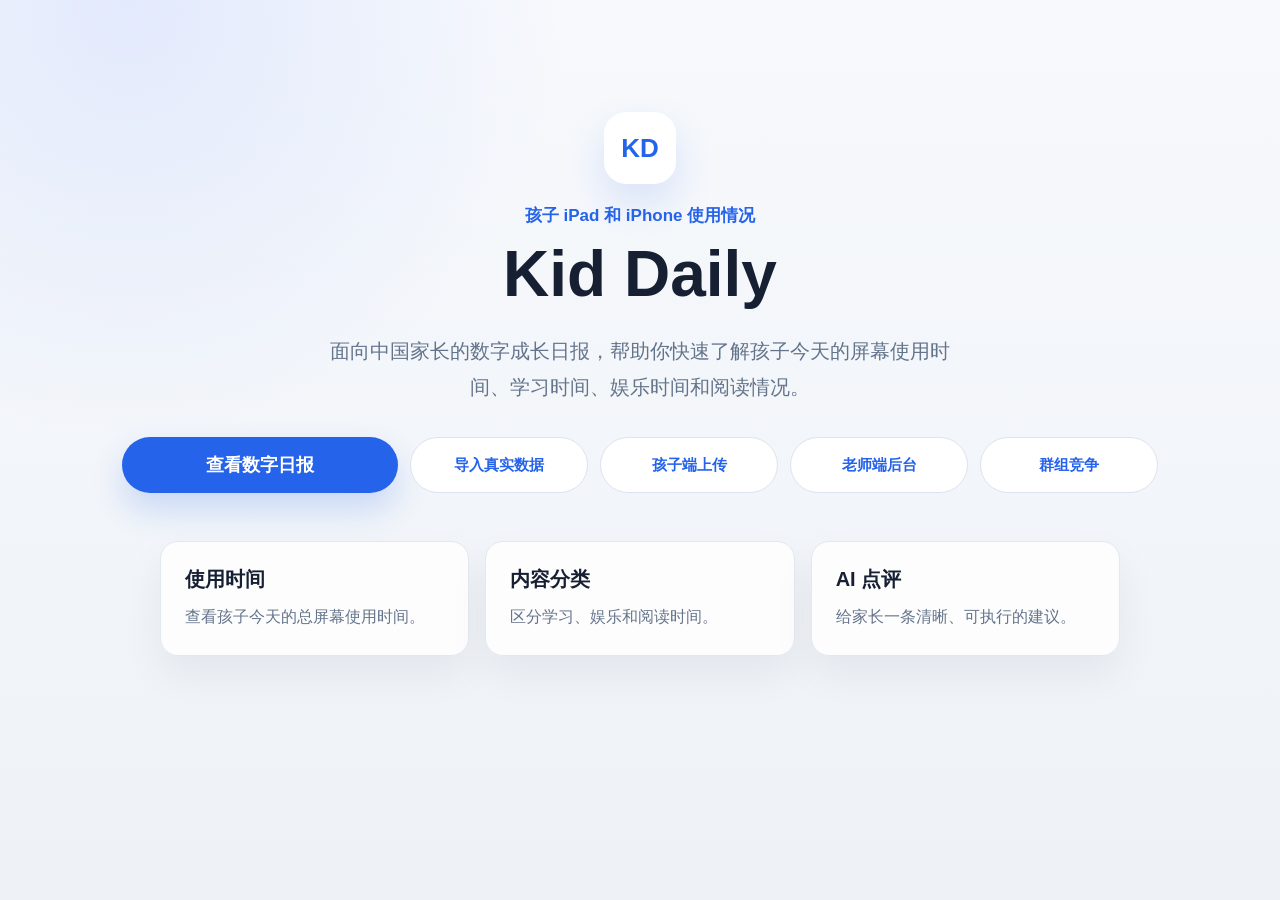
==== commit 3444d2aa: "Add family and school group competition" ====
--- a/index.html
+++ b/index.html
@@ -24,6 +24,7 @@
         <a class="secondary-button" href="import.html">导入真实数据</a>
         <a class="secondary-button" href="child.html">孩子端上传</a>
         <a class="secondary-button" href="teacher.html">老师端后台</a>
+        <a class="secondary-button" href="groups.html">群组竞争</a>
       </div>
     </section>
 
--- a/style.css
+++ b/style.css
@@ -434,11 +434,28 @@
   padding: 28px 20px 56px;
 }
 
+.groups-page {
+  width: min(1180px, 100%);
+  margin: 0 auto;
+  padding: 28px 20px 56px;
+}
+
 .teacher-content.locked {
   display: none;
 }
 
+.groups-content.locked {
+  display: none;
+}
+
 .teacher-grid {
+  display: grid;
+  grid-template-columns: repeat(2, minmax(0, 1fr));
+  gap: 16px;
+  margin-bottom: 16px;
+}
+
+.groups-grid {
   display: grid;
   grid-template-columns: repeat(2, minmax(0, 1fr));
   gap: 16px;
@@ -456,12 +473,26 @@
   box-shadow: 0 18px 38px rgba(37, 99, 235, 0.08);
 }
 
+.group-card {
+  display: grid;
+  gap: 14px;
+  margin-bottom: 16px;
+  padding: 18px;
+  border: 1px solid #dcfce7;
+  border-radius: 24px;
+  background: rgba(255, 255, 255, 0.94);
+  box-shadow: 0 18px 38px rgba(22, 163, 74, 0.08);
+}
+
 .teacher-card h2,
-.teacher-card p {
+.teacher-card p,
+.group-card h2,
+.group-card p {
   margin: 0;
 }
 
-.teacher-card p {
+.teacher-card p,
+.group-card p {
   color: #64748b;
   font-size: 14px;
   line-height: 1.5;
@@ -474,6 +505,13 @@
   gap: 14px;
 }
 
+.group-section-header {
+  display: flex;
+  align-items: start;
+  justify-content: space-between;
+  gap: 14px;
+}
+
 .compact-select {
   max-width: 320px;
 }
@@ -501,6 +539,12 @@
 }
 
 .teacher-list {
+  display: grid;
+  gap: 12px;
+}
+
+.group-list,
+.leaderboard-list {
   display: grid;
   gap: 12px;
 }
@@ -516,20 +560,72 @@
   background: #f8fafc;
 }
 
+.group-list-item {
+  display: grid;
+  grid-template-columns: 1fr auto;
+  gap: 14px;
+  align-items: center;
+  padding: 14px;
+  border: 1px solid #e2e8f0;
+  border-radius: 18px;
+  background: #f8fafc;
+  cursor: pointer;
+}
+
+.group-list-item.active {
+  border-color: #22c55e;
+  background: #ecfdf5;
+}
+
+.leaderboard-item {
+  display: grid;
+  grid-template-columns: auto 1fr auto;
+  gap: 14px;
+  align-items: center;
+  padding: 14px;
+  border: 1px solid #e2e8f0;
+  border-radius: 18px;
+  background: #f8fafc;
+}
+
 .teacher-list-item strong {
   display: block;
   color: #172033;
   font-size: 18px;
 }
 
+.group-list-item strong,
+.leaderboard-item strong {
+  display: block;
+  color: #172033;
+  font-size: 18px;
+}
+
+.rank-badge {
+  display: grid;
+  place-items: center;
+  width: 42px;
+  height: 42px;
+  border-radius: 14px;
+  background: #22c55e;
+  color: #ffffff;
+  font-weight: 1000;
+}
+
 .teacher-code,
-.assignment-meta {
+.assignment-meta,
+.leaderboard-score {
   display: grid;
   gap: 5px;
   justify-items: end;
   color: #64748b;
   font-size: 12px;
   font-weight: 800;
+}
+
+.leaderboard-score b {
+  color: #16a34a;
+  font-size: 28px;
 }
 
 .teacher-code b {
@@ -1661,8 +1757,11 @@
   .remote-sync-panel,
   .remote-settings-grid,
   .teacher-grid,
+  .groups-grid,
   .teacher-assignment-form,
   .teacher-list-item,
+  .group-list-item,
+  .leaderboard-item,
   .reminder-panel,
   .daily-conclusion-card,
   .import-panel,
@@ -1709,12 +1808,17 @@
     display: grid;
   }
 
+  .group-section-header {
+    display: grid;
+  }
+
   .compact-select {
     max-width: none;
   }
 
   .teacher-code,
-  .assignment-meta {
+  .assignment-meta,
+  .leaderboard-score {
     justify-items: start;
   }
 
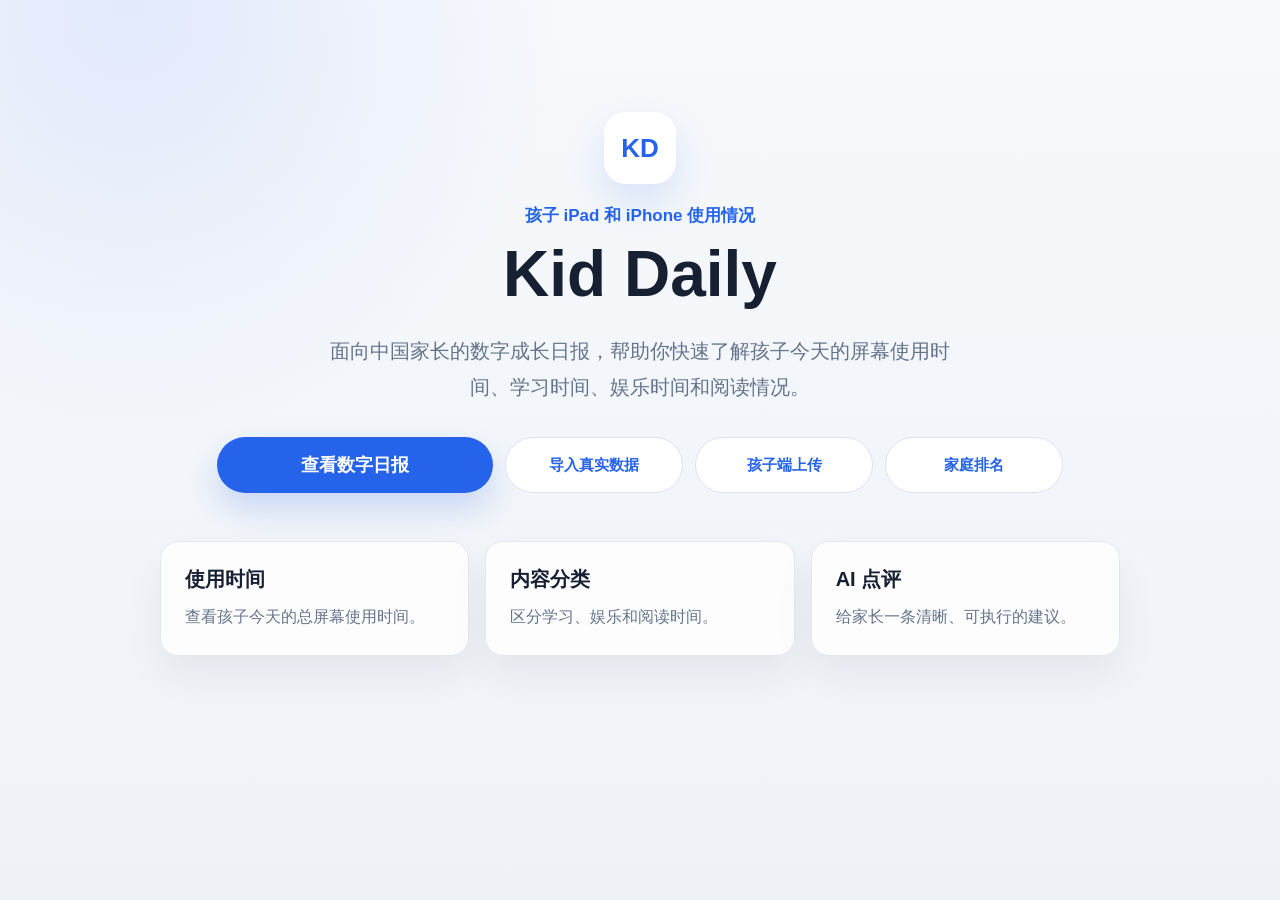
==== commit 6de3982f: "Narrow product to family ranking MVP" ====
--- a/index.html
+++ b/index.html
@@ -23,8 +23,7 @@
         <a class="primary-button" href="daily.html">查看数字日报</a>
         <a class="secondary-button" href="import.html">导入真实数据</a>
         <a class="secondary-button" href="child.html">孩子端上传</a>
-        <a class="secondary-button" href="teacher.html">老师端后台</a>
-        <a class="secondary-button" href="groups.html">群组竞争</a>
+        <a class="secondary-button" href="groups.html">家庭排名</a>
       </div>
     </section>
 
--- a/style.css
+++ b/style.css
@@ -428,49 +428,21 @@
   background: #f8fafc;
 }
 
-.teacher-page {
-  width: min(1180px, 100%);
-  margin: 0 auto;
-  padding: 28px 20px 56px;
-}
-
 .groups-page {
   width: min(1180px, 100%);
   margin: 0 auto;
   padding: 28px 20px 56px;
 }
 
-.teacher-content.locked {
-  display: none;
-}
-
 .groups-content.locked {
   display: none;
 }
 
-.teacher-grid {
+.groups-grid {
   display: grid;
   grid-template-columns: repeat(2, minmax(0, 1fr));
   gap: 16px;
   margin-bottom: 16px;
-}
-
-.groups-grid {
-  display: grid;
-  grid-template-columns: repeat(2, minmax(0, 1fr));
-  gap: 16px;
-  margin-bottom: 16px;
-}
-
-.teacher-card {
-  display: grid;
-  gap: 14px;
-  margin-bottom: 16px;
-  padding: 18px;
-  border: 1px solid #dbeafe;
-  border-radius: 24px;
-  background: rgba(255, 255, 255, 0.94);
-  box-shadow: 0 18px 38px rgba(37, 99, 235, 0.08);
 }
 
 .group-card {
@@ -484,25 +456,15 @@
   box-shadow: 0 18px 38px rgba(22, 163, 74, 0.08);
 }
 
-.teacher-card h2,
-.teacher-card p,
 .group-card h2,
 .group-card p {
   margin: 0;
 }
 
-.teacher-card p,
 .group-card p {
   color: #64748b;
   font-size: 14px;
   line-height: 1.5;
-}
-
-.teacher-section-header {
-  display: flex;
-  align-items: start;
-  justify-content: space-between;
-  gap: 14px;
 }
 
 .group-section-header {
@@ -516,20 +478,6 @@
   max-width: 320px;
 }
 
-.teacher-assignment-form {
-  display: grid;
-  grid-template-columns: 1.2fr 0.8fr 1fr;
-  gap: 10px;
-}
-
-.teacher-assignment-form label {
-  display: grid;
-  gap: 6px;
-  color: #475569;
-  font-size: 13px;
-  font-weight: 900;
-}
-
 .check-row {
   display: inline-flex;
   align-items: center;
@@ -538,26 +486,10 @@
   font-weight: 900;
 }
 
-.teacher-list {
-  display: grid;
-  gap: 12px;
-}
-
 .group-list,
 .leaderboard-list {
   display: grid;
   gap: 12px;
-}
-
-.teacher-list-item {
-  display: grid;
-  grid-template-columns: 1fr auto;
-  gap: 14px;
-  align-items: center;
-  padding: 14px;
-  border: 1px solid #e2e8f0;
-  border-radius: 18px;
-  background: #f8fafc;
 }
 
 .group-list-item {
@@ -586,12 +518,6 @@
   border: 1px solid #e2e8f0;
   border-radius: 18px;
   background: #f8fafc;
-}
-
-.teacher-list-item strong {
-  display: block;
-  color: #172033;
-  font-size: 18px;
 }
 
 .group-list-item strong,
@@ -612,8 +538,7 @@
   font-weight: 1000;
 }
 
-.teacher-code,
-.assignment-meta,
+.group-code,
 .leaderboard-score {
   display: grid;
   gap: 5px;
@@ -628,13 +553,13 @@
   font-size: 28px;
 }
 
-.teacher-code b {
+.group-code b {
   color: #1d4ed8;
   font-size: 20px;
   letter-spacing: 0.12em;
 }
 
-.assignment-type {
+.group-type {
   display: inline-flex;
   width: fit-content;
   margin-bottom: 6px;
@@ -643,11 +568,6 @@
   background: #dbeafe;
   color: #1d4ed8;
   font-size: 12px;
-  font-weight: 900;
-}
-
-.assignment-item a {
-  color: #2563eb;
   font-weight: 900;
 }
 
@@ -1756,10 +1676,7 @@
   .auth-panel,
   .remote-sync-panel,
   .remote-settings-grid,
-  .teacher-grid,
   .groups-grid,
-  .teacher-assignment-form,
-  .teacher-list-item,
   .group-list-item,
   .leaderboard-item,
   .reminder-panel,
@@ -1804,10 +1721,6 @@
     justify-self: stretch;
   }
 
-  .teacher-section-header {
-    display: grid;
-  }
-
   .group-section-header {
     display: grid;
   }
@@ -1816,8 +1729,7 @@
     max-width: none;
   }
 
-  .teacher-code,
-  .assignment-meta,
+  .group-code,
   .leaderboard-score {
     justify-items: start;
   }
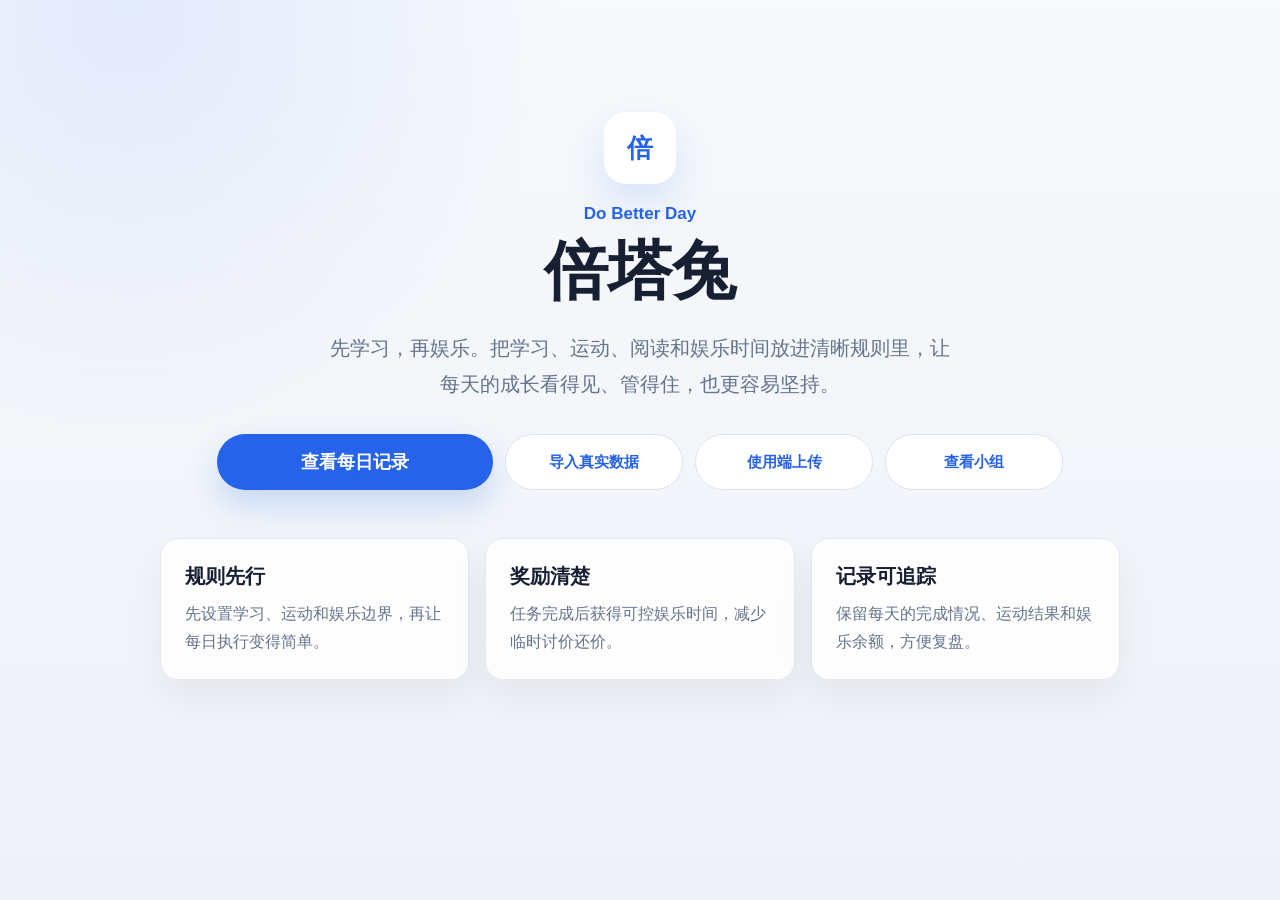
==== commit 51ef31fa: "Add Better Rabbit launch branding" ====
--- a/index.html
+++ b/index.html
@@ -4,7 +4,7 @@
   <meta charset="UTF-8">
   <meta name="viewport" content="width=device-width, initial-scale=1.0">
   <meta name="theme-color" content="#2563eb">
-  <title>Kid Daily</title>
+  <title>倍塔兔</title>
   <link rel="manifest" href="manifest.json">
   <link rel="icon" href="icon.svg" type="image/svg+xml">
   <link rel="apple-touch-icon" href="icon.svg">
@@ -13,32 +13,32 @@
 <body>
   <main class="home-page">
     <section class="hero">
-      <div class="brand-badge">KD</div>
-      <p class="tagline">孩子 iPad 和 iPhone 使用情况</p>
-      <h1>Kid Daily</h1>
+      <div class="brand-badge">倍</div>
+      <p class="tagline">Do Better Day</p>
+      <h1>倍塔兔</h1>
       <p class="hero-text">
-        面向中国家长的数字成长日报，帮助你快速了解孩子今天的屏幕使用时间、学习时间、娱乐时间和阅读情况。
+        先学习，再娱乐。把学习、运动、阅读和娱乐时间放进清晰规则里，让每天的成长看得见、管得住，也更容易坚持。
       </p>
       <div class="home-actions">
-        <a class="primary-button" href="daily.html">查看数字日报</a>
+        <a class="primary-button" href="daily.html">查看每日记录</a>
         <a class="secondary-button" href="import.html">导入真实数据</a>
-        <a class="secondary-button" href="child.html">孩子端上传</a>
-        <a class="secondary-button" href="groups.html">家庭排名</a>
+        <a class="secondary-button" href="child.html">使用端上传</a>
+        <a class="secondary-button" href="groups.html">查看小组</a>
       </div>
     </section>
 
-    <section class="feature-grid" aria-label="Kid Daily 功能">
+    <section class="feature-grid" aria-label="倍塔兔功能">
       <article class="feature-card">
-        <h2>使用时间</h2>
-        <p>查看孩子今天的总屏幕使用时间。</p>
+        <h2>规则先行</h2>
+        <p>先设置学习、运动和娱乐边界，再让每日执行变得简单。</p>
       </article>
       <article class="feature-card">
-        <h2>内容分类</h2>
-        <p>区分学习、娱乐和阅读时间。</p>
+        <h2>奖励清楚</h2>
+        <p>任务完成后获得可控娱乐时间，减少临时讨价还价。</p>
       </article>
       <article class="feature-card">
-        <h2>AI 点评</h2>
-        <p>给家长一条清晰、可执行的建议。</p>
+        <h2>记录可追踪</h2>
+        <p>保留每天的完成情况、运动结果和娱乐余额，方便复盘。</p>
       </article>
     </section>
   </main>
